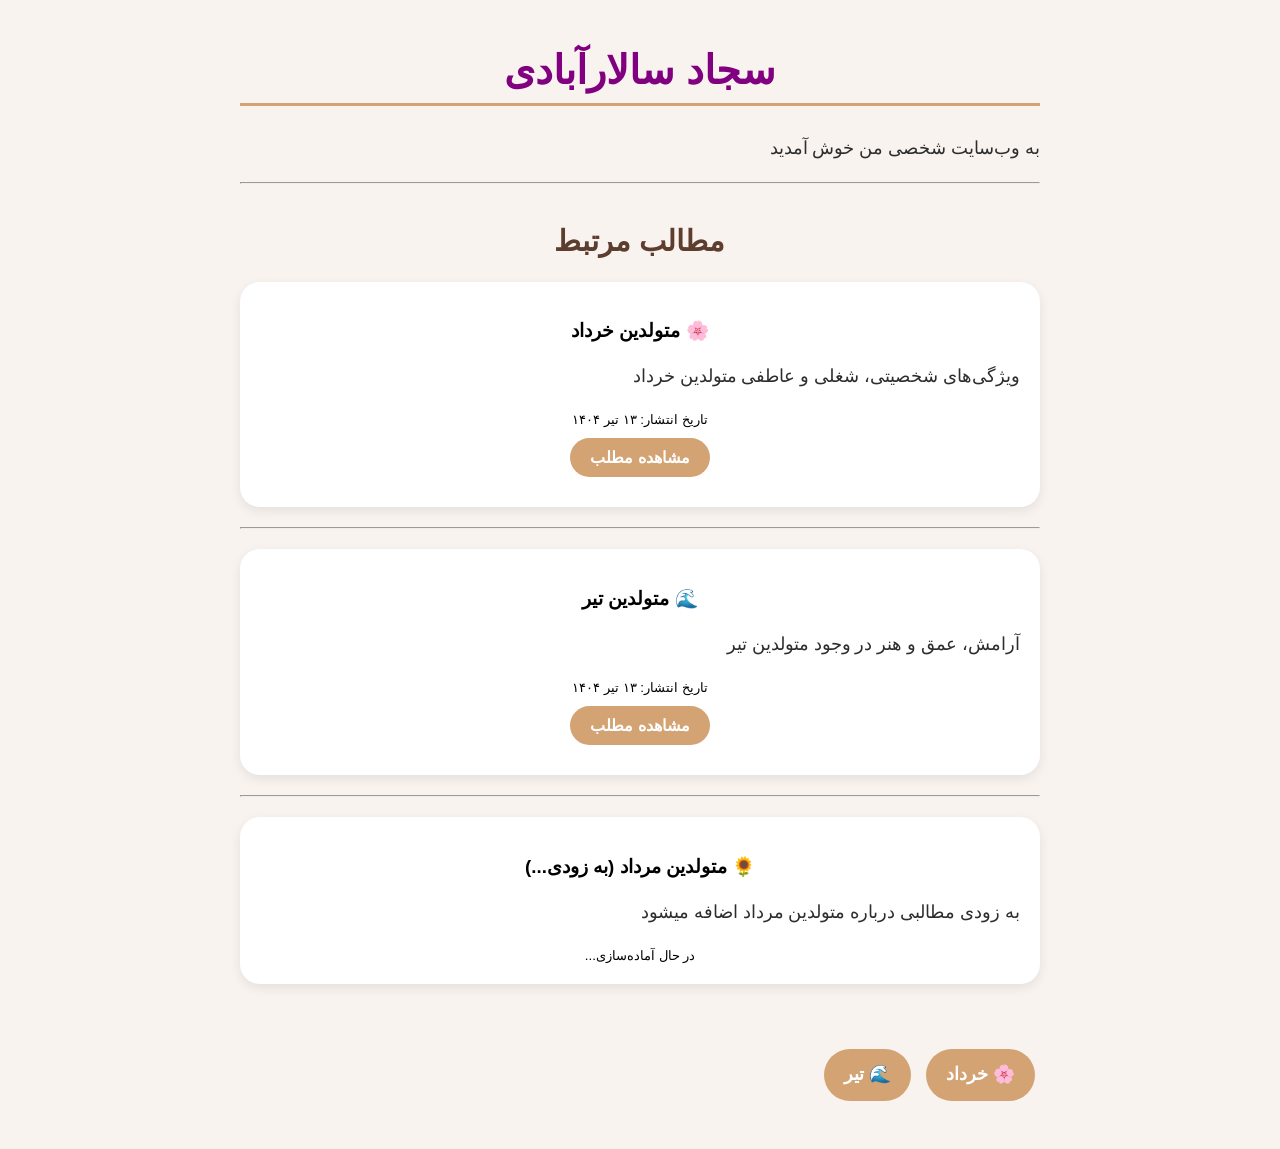
==== index.html @ 4abd650c "fix homepage structure" ====
<!DOCTYPE html>
<html>
<head>
    <meta charset="UTF-8">
    <meta name="viewport" content="width=device-width, initial-scale=1.0">
    <title>سجاد سالارآبادی</title>
    <link rel="stylesheet" href="style.css">
</head>
<body>

    <h1 style="color: purple;">سجاد سالارآبادی</h1>
    <p>به وب‌سایت شخصی من خوش آمدید</p>

    <hr>

    <h2>مطالب مرتبط</h2>

    <div>
        <h3>🌸 متولدین خرداد</h3>
        <p>ویژگی‌های شخصیتی، شغلی و عاطفی متولدین خرداد</p>
        <small>تاریخ انتشار: ۱۳ تیر ۱۴۰۴</small>
        <br>
        <a href="about.html">مشاهده مطلب</a>
    </div>

    <hr>

    <div>
        <h3>🌊 متولدین تیر</h3>
        <p>آرامش، عمق و هنر در وجود متولدین تیر</p>
        <small>تاریخ انتشار: ۱۳ تیر ۱۴۰۴</small>
        <br>
        <a href="tir.html">مشاهده مطلب</a>
    </div>

    <hr>

    <div>
        <h3>🌻 متولدین مرداد (به زودی...)</h3>
        <p>به زودی مطالبی درباره متولدین مرداد اضافه میشود</p>
        <small>در حال آماده‌سازی...</small>
    </div>

    <br>
    <p>
        <a href="about.html">🌸 خرداد</a>
        <a href="tir.html">🌊 تیر</a>
    </p>

</body>
</html>
---- style.css ----
/* استایل کلی صفحه */
body {
    background: #f9f3f0;
    font-family: Vazir, Tahoma, sans-serif;
    padding: 20px;
    direction: rtl;
    text-align: center;
    max-width: 800px;
    margin: auto;
}

/* تیتر اصلی */
h1 {
    color: #4a2c2c;
    font-size: 2.5em;
    border-bottom: 3px solid #d4a373;
    padding-bottom: 10px;
}

/* تیترهای کوچک‌تر */
h2 {
    color: #5c3d2e;
    font-size: 1.8em;
    margin-top: 40px;
}

/* پاراگراف‌ها */
p {
    font-size: 1.1em;
    line-height: 1.8;
    color: #2d2d2d;
    text-align: justify;
}

/* لینک‌ها */
a {
    display: inline-block;
    background: #d4a373;
    color: white;
    padding: 10px 20px;
    margin: 10px 5px;
    border-radius: 30px;
    text-decoration: none;
    font-weight: bold;
    transition: 0.3s;
}

a:hover {
    background: #b5835a;
    transform: scale(1.05);
}

/* عکس‌ها */
img {
    max-width: 90%;
    height: auto;
    border-radius: 20px;
    box-shadow: 0 8px 16px rgba(0,0,0,0.2);
    margin: 20px 0;
}

/* بخش مطالب مرتبط */
div {
    background: white;
    padding: 20px;
    border-radius: 20px;
    box-shadow: 0 4px 12px rgba(0,0,0,0.08);
    margin: 20px 0;
    transition: 0.3s;
}

div:hover {
    transform: translateY(-5px);
    box-shadow: 0 8px 20px rgba(0,0,0,0.15);
}
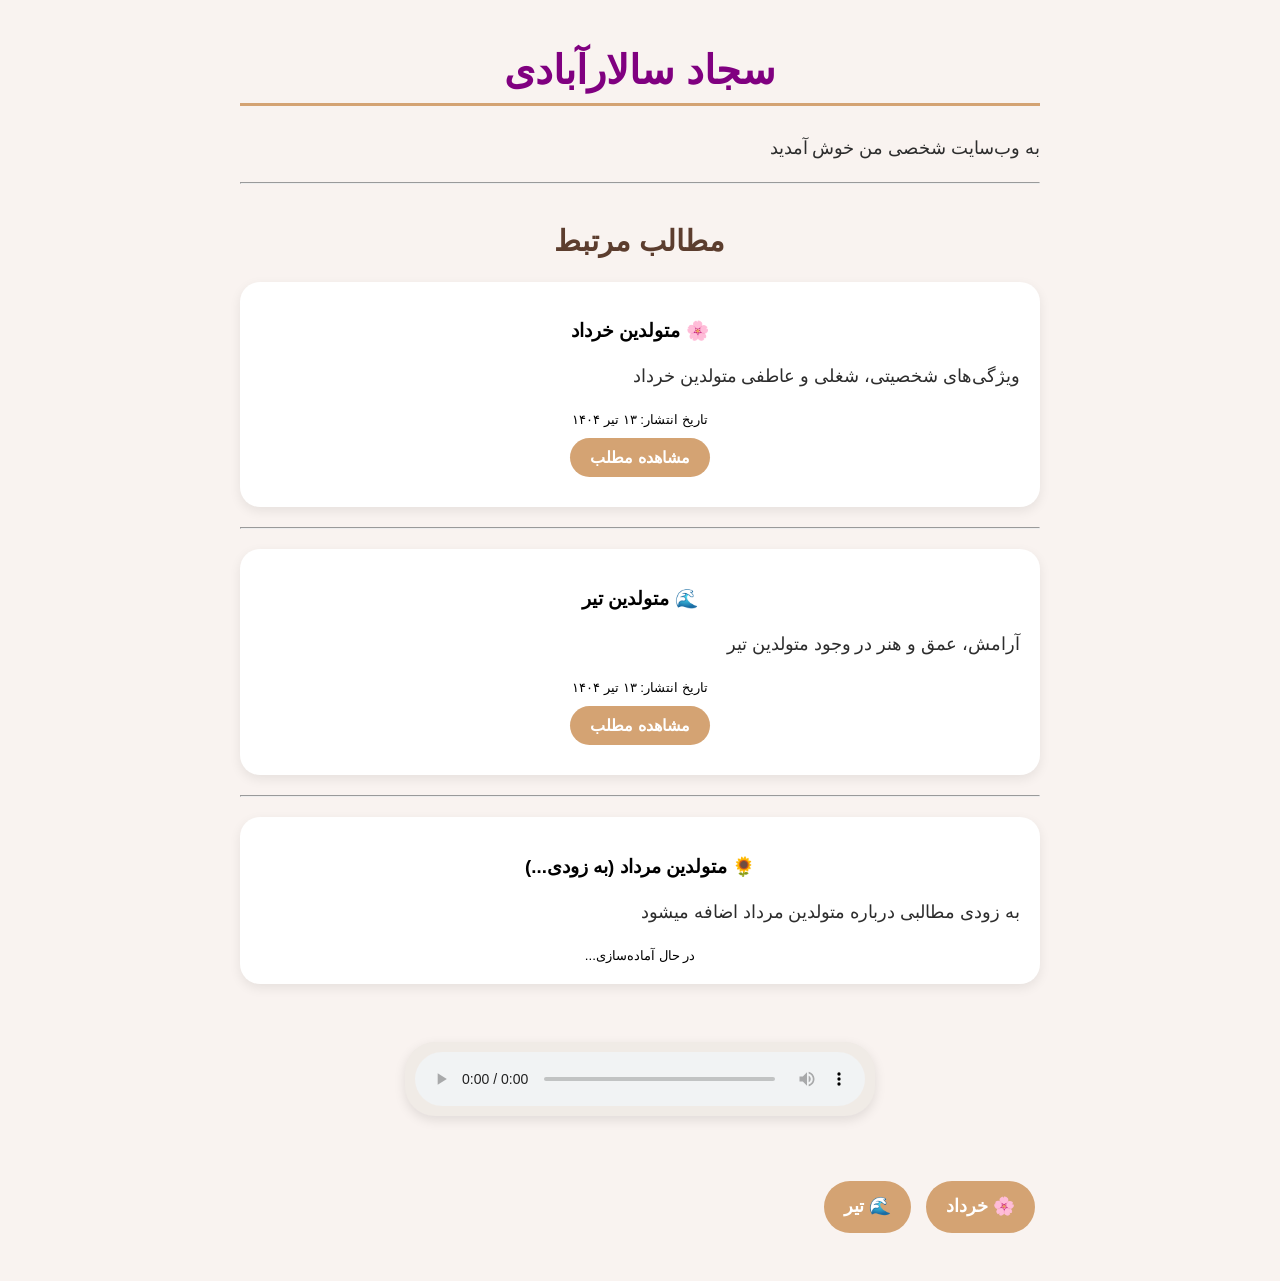
==== commit a84473a4: "update homepage with music" ====
--- a/index.html
+++ b/index.html
@@ -41,6 +41,14 @@
         <small>در حال آماده‌سازی...</small>
     </div>
 
+    <!-- ====== پخش‌کننده موسیقی (پایین صفحه) ====== -->
+    <br>
+    <audio controls autoplay loop style="margin: 20px auto; display: block; width: 85%; max-width: 450px; padding: 10px; background: #f0ebe6; border-radius: 30px; box-shadow: 0 4px 12px rgba(0,0,0,0.1);">
+        <source src="https://play.ritmi.ir/MP3TAGER/AliBz/Peder%20B.%20Helland%20-%20nature%20sounds%20(768).mp3" type="audio/mpeg">
+        مرورگر شما از پخش موسیقی پشتیبانی نمی‌کند.
+    </audio>
+
+    <!-- لینک‌های ناوبری -->
     <br>
     <p>
         <a href="about.html">🌸 خرداد</a>
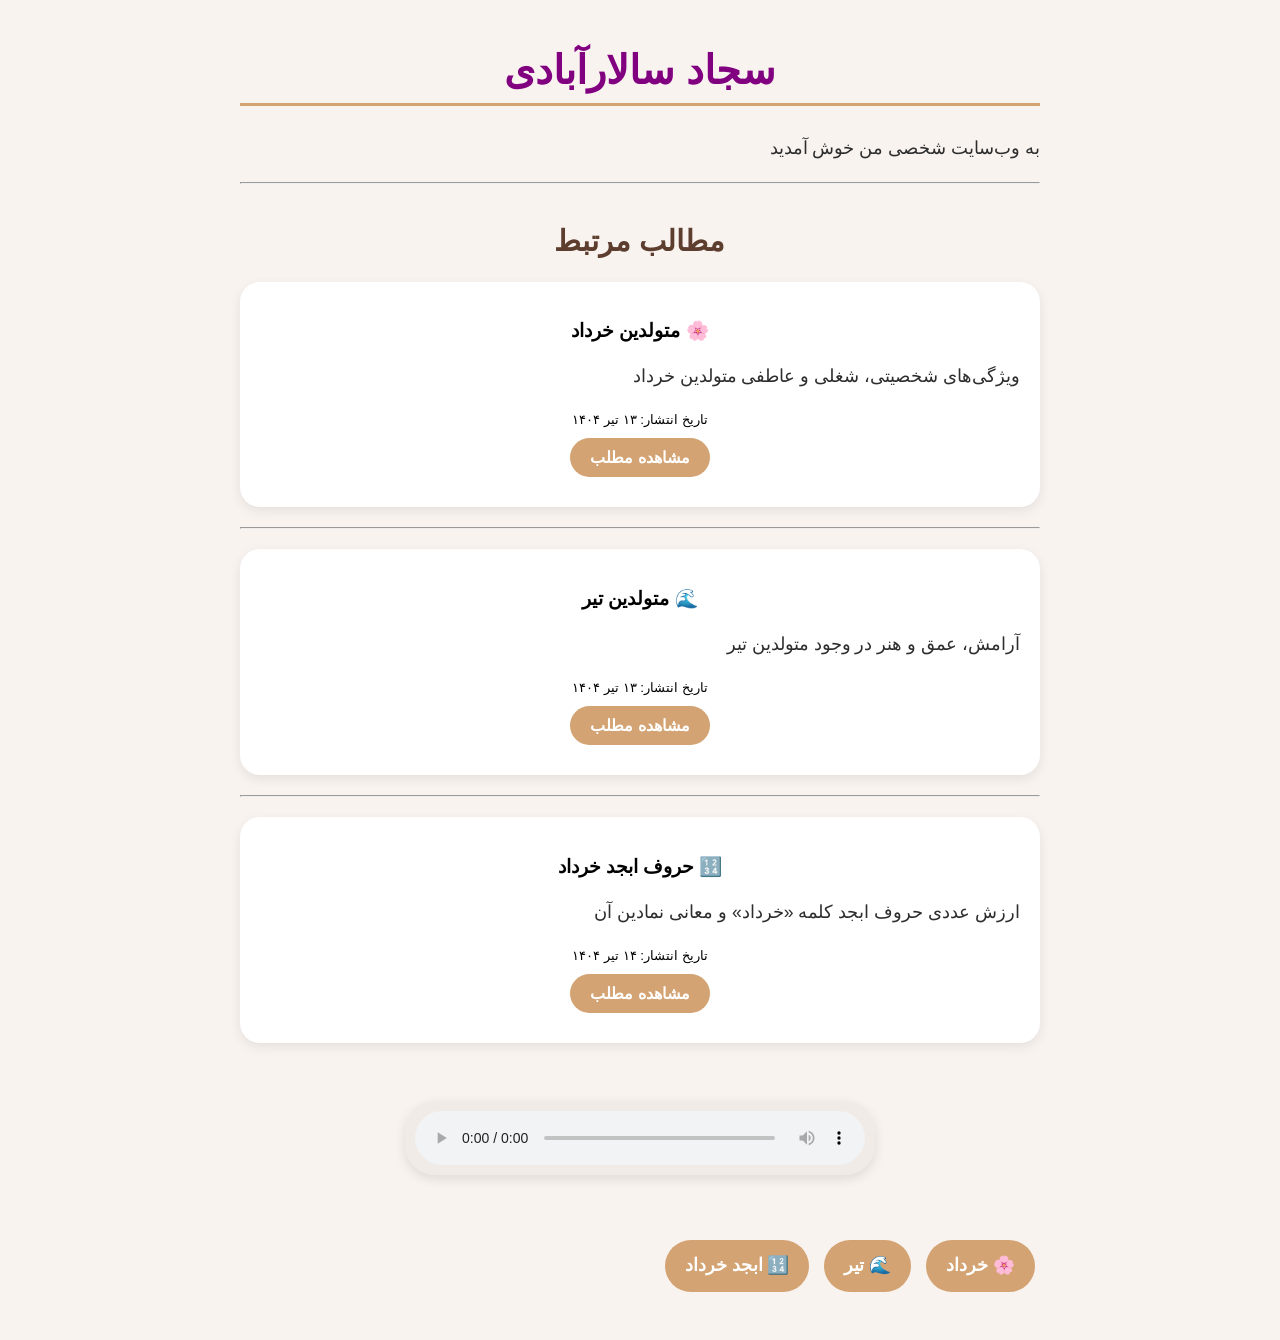
==== commit 31cdde61: "update homepage: add abjad khordad" ====
--- a/index.html
+++ b/index.html
@@ -36,23 +36,25 @@
     <hr>
 
     <div>
-        <h3>🌻 متولدین مرداد (به زودی...)</h3>
-        <p>به زودی مطالبی درباره متولدین مرداد اضافه میشود</p>
-        <small>در حال آماده‌سازی...</small>
+        <h3>🔢 حروف ابجد خرداد</h3>
+        <p>ارزش عددی حروف ابجد کلمه «خرداد» و معانی نمادین آن</p>
+        <small>تاریخ انتشار: ۱۴ تیر ۱۴۰۴</small>
+        <br>
+        <a href="abjad-khordad.html">مشاهده مطلب</a>
     </div>
 
-    <!-- ====== پخش‌کننده موسیقی (پایین صفحه) ====== -->
+    <!-- ====== پخش‌کننده موسیقی ====== -->
     <br>
     <audio controls autoplay loop style="margin: 20px auto; display: block; width: 85%; max-width: 450px; padding: 10px; background: #f0ebe6; border-radius: 30px; box-shadow: 0 4px 12px rgba(0,0,0,0.1);">
         <source src="https://play.ritmi.ir/MP3TAGER/AliBz/Peder%20B.%20Helland%20-%20nature%20sounds%20(768).mp3" type="audio/mpeg">
         مرورگر شما از پخش موسیقی پشتیبانی نمی‌کند.
     </audio>
 
-    <!-- لینک‌های ناوبری -->
     <br>
     <p>
         <a href="about.html">🌸 خرداد</a>
         <a href="tir.html">🌊 تیر</a>
+        <a href="abjad-khordad.html">🔢 ابجد خرداد</a>
     </p>
 
 </body>
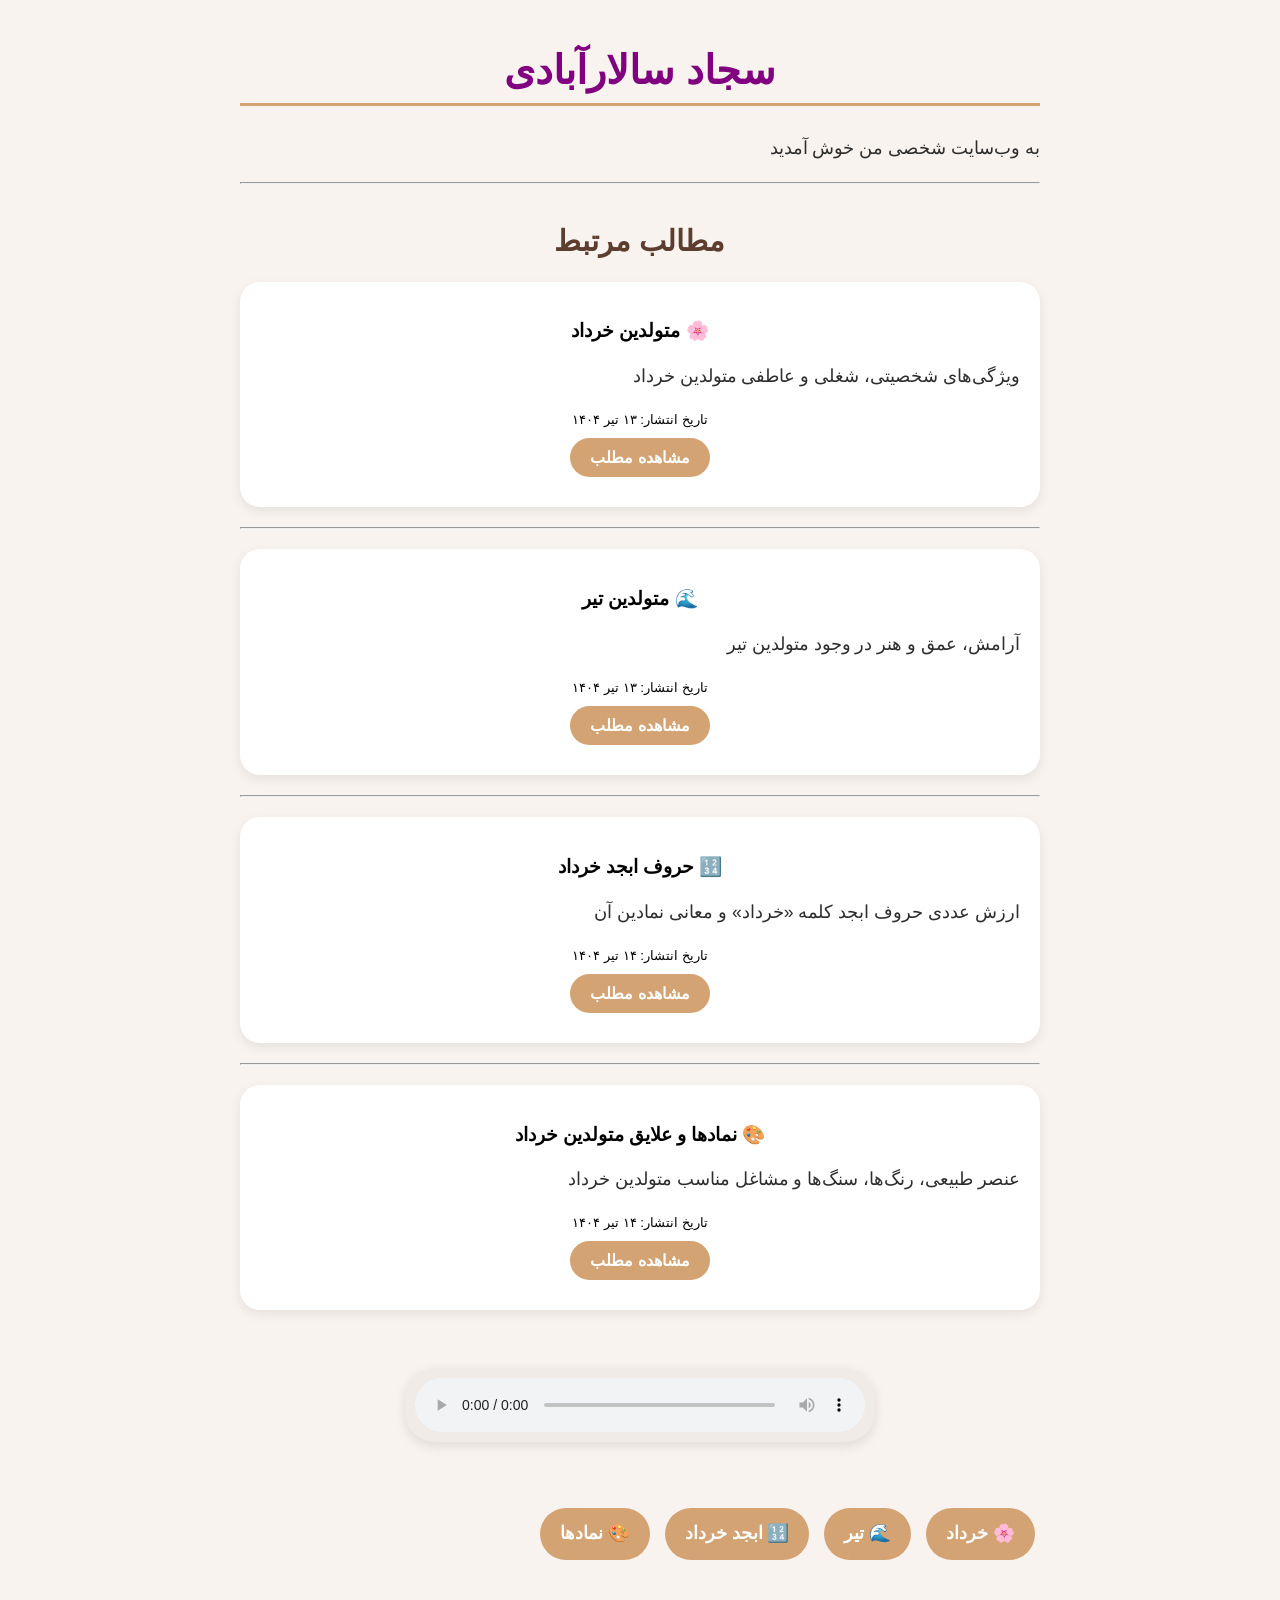
==== commit 34f2f4b3: "complete homepage with all sections" ====
--- a/index.html
+++ b/index.html
@@ -15,6 +15,7 @@
 
     <h2>مطالب مرتبط</h2>
 
+    <!-- 1. متولدین خرداد -->
     <div>
         <h3>🌸 متولدین خرداد</h3>
         <p>ویژگی‌های شخصیتی، شغلی و عاطفی متولدین خرداد</p>
@@ -25,6 +26,7 @@
 
     <hr>
 
+    <!-- 2. متولدین تیر -->
     <div>
         <h3>🌊 متولدین تیر</h3>
         <p>آرامش، عمق و هنر در وجود متولدین تیر</p>
@@ -35,12 +37,24 @@
 
     <hr>
 
+    <!-- 3. حروف ابجد خرداد -->
     <div>
         <h3>🔢 حروف ابجد خرداد</h3>
         <p>ارزش عددی حروف ابجد کلمه «خرداد» و معانی نمادین آن</p>
         <small>تاریخ انتشار: ۱۴ تیر ۱۴۰۴</small>
         <br>
         <a href="abjad-khordad.html">مشاهده مطلب</a>
+    </div>
+
+    <hr>
+
+    <!-- 4. نمادها و علایق خرداد (جدید) -->
+    <div>
+        <h3>🎨 نمادها و علایق متولدین خرداد</h3>
+        <p>عنصر طبیعی، رنگ‌ها، سنگ‌ها و مشاغل مناسب متولدین خرداد</p>
+        <small>تاریخ انتشار: ۱۴ تیر ۱۴۰۴</small>
+        <br>
+        <a href="symbols-khordad.html">مشاهده مطلب</a>
     </div>
 
     <!-- ====== پخش‌کننده موسیقی ====== -->
@@ -50,11 +64,13 @@
         مرورگر شما از پخش موسیقی پشتیبانی نمی‌کند.
     </audio>
 
+    <!-- لینک‌های ناوبری -->
     <br>
     <p>
         <a href="about.html">🌸 خرداد</a>
         <a href="tir.html">🌊 تیر</a>
         <a href="abjad-khordad.html">🔢 ابجد خرداد</a>
+        <a href="symbols-khordad.html">🎨 نمادها</a>
     </p>
 
 </body>
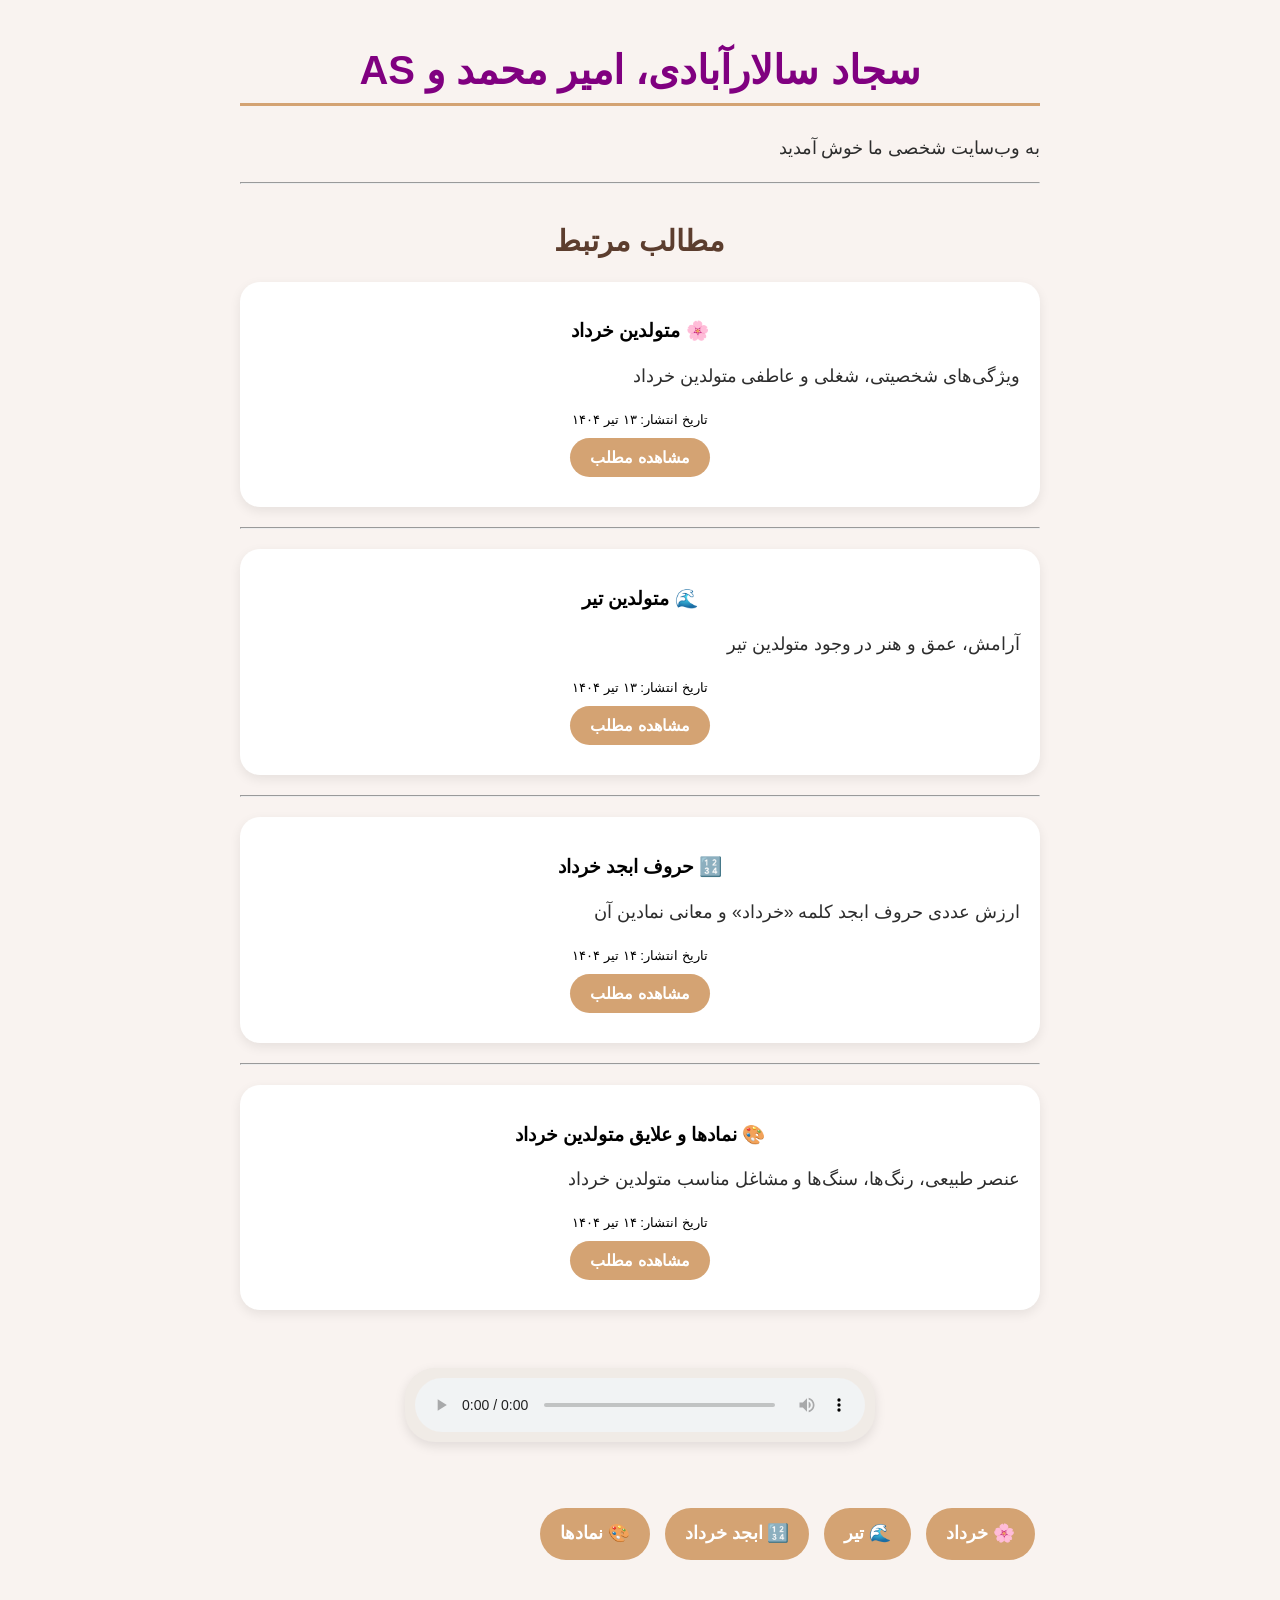
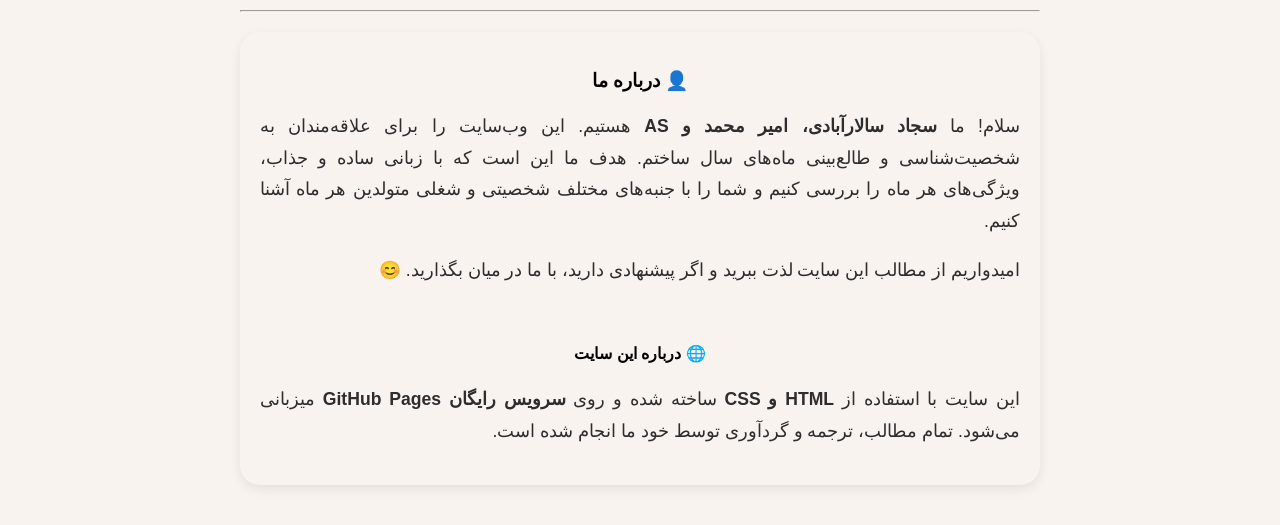
==== commit fa92c1c2: "update homepage: add new names (Sajjad, Amir Mohammad, AS) to title, meta, header and about section" ====
--- a/index.html
+++ b/index.html
@@ -3,68 +3,55 @@
 <head>
     <meta charset="UTF-8">
     <meta name="viewport" content="width=device-width, initial-scale=1.0">
-    <title>سجاد سالارآبادی</title>
+    <meta name="google-site-verification" content="UPZNREV9NmYQ2wHuzOk1F0js47MxfQ3xvqOvU6fh7YQ" />
+    <title>سجاد سالارآبادی، امیر محمد و AS | وب‌سایت شخصی و طالع‌بینی</title>
+    <meta name="description" content="وب‌سایت شخصی سجاد سالارآبادی، امیر محمد و AS با مطالبی درباره متولدین ماه‌های خرداد، تیر، حروف ابجد، نمادها و ویژگی‌های شخصیتی و شغلی آنها." />
     <link rel="stylesheet" href="style.css">
 </head>
 <body>
 
-    <h1 style="color: purple;">سجاد سالارآبادی</h1>
-    <p>به وب‌سایت شخصی من خوش آمدید</p>
-
+    <h1 style="color: purple;">سجاد سالارآبادی، امیر محمد و AS</h1>
+    <p>به وب‌سایت شخصی ما خوش آمدید</p>
     <hr>
-
     <h2>مطالب مرتبط</h2>
 
-    <!-- 1. متولدین خرداد -->
     <div>
         <h3>🌸 متولدین خرداد</h3>
         <p>ویژگی‌های شخصیتی، شغلی و عاطفی متولدین خرداد</p>
-        <small>تاریخ انتشار: ۱۳ تیر ۱۴۰۴</small>
-        <br>
+        <small>تاریخ انتشار: ۱۳ تیر ۱۴۰۴</small><br>
         <a href="about.html">مشاهده مطلب</a>
     </div>
-
     <hr>
 
-    <!-- 2. متولدین تیر -->
     <div>
         <h3>🌊 متولدین تیر</h3>
         <p>آرامش، عمق و هنر در وجود متولدین تیر</p>
-        <small>تاریخ انتشار: ۱۳ تیر ۱۴۰۴</small>
-        <br>
+        <small>تاریخ انتشار: ۱۳ تیر ۱۴۰۴</small><br>
         <a href="tir.html">مشاهده مطلب</a>
     </div>
-
     <hr>
 
-    <!-- 3. حروف ابجد خرداد -->
     <div>
         <h3>🔢 حروف ابجد خرداد</h3>
         <p>ارزش عددی حروف ابجد کلمه «خرداد» و معانی نمادین آن</p>
-        <small>تاریخ انتشار: ۱۴ تیر ۱۴۰۴</small>
-        <br>
+        <small>تاریخ انتشار: ۱۴ تیر ۱۴۰۴</small><br>
         <a href="abjad-khordad.html">مشاهده مطلب</a>
     </div>
-
     <hr>
 
-    <!-- 4. نمادها و علایق خرداد (جدید) -->
     <div>
         <h3>🎨 نمادها و علایق متولدین خرداد</h3>
         <p>عنصر طبیعی، رنگ‌ها، سنگ‌ها و مشاغل مناسب متولدین خرداد</p>
-        <small>تاریخ انتشار: ۱۴ تیر ۱۴۰۴</small>
-        <br>
+        <small>تاریخ انتشار: ۱۴ تیر ۱۴۰۴</small><br>
         <a href="symbols-khordad.html">مشاهده مطلب</a>
     </div>
 
-    <!-- ====== پخش‌کننده موسیقی ====== -->
     <br>
     <audio controls autoplay loop style="margin: 20px auto; display: block; width: 85%; max-width: 450px; padding: 10px; background: #f0ebe6; border-radius: 30px; box-shadow: 0 4px 12px rgba(0,0,0,0.1);">
         <source src="https://play.ritmi.ir/MP3TAGER/AliBz/Peder%20B.%20Helland%20-%20nature%20sounds%20(768).mp3" type="audio/mpeg">
         مرورگر شما از پخش موسیقی پشتیبانی نمی‌کند.
     </audio>
 
-    <!-- لینک‌های ناوبری -->
     <br>
     <p>
         <a href="about.html">🌸 خرداد</a>
@@ -73,5 +60,15 @@
         <a href="symbols-khordad.html">🎨 نمادها</a>
     </p>
 
+    <hr style="margin-top: 40px;">
+    <div style="background: #f9f3f0; padding: 20px; border-radius: 20px; text-align: center;">
+        <h3>👤 درباره ما</h3>
+        <p style="text-align: justify;">سلام! ما <strong>سجاد سالارآبادی، امیر محمد و AS</strong> هستیم. این وب‌سایت را برای علاقه‌مندان به شخصیت‌شناسی و طالع‌بینی ماه‌های سال ساختم. هدف ما این است که با زبانی ساده و جذاب، ویژگی‌های هر ماه را بررسی کنیم و شما را با جنبه‌های مختلف شخصیتی و شغلی متولدین هر ماه آشنا کنیم.</p>
+        <p style="text-align: justify;">امیدواریم از مطالب این سایت لذت ببرید و اگر پیشنهادی دارید، با ما در میان بگذارید. 😊</p>
+        <br>
+        <h4>🌐 درباره این سایت</h4>
+        <p style="text-align: justify;">این سایت با استفاده از <strong>HTML و CSS</strong> ساخته شده و روی <strong>سرویس رایگان GitHub Pages</strong> میزبانی می‌شود. تمام مطالب، ترجمه و گردآوری توسط خود ما انجام شده است.</p>
+    </div>
+
 </body>
 </html>
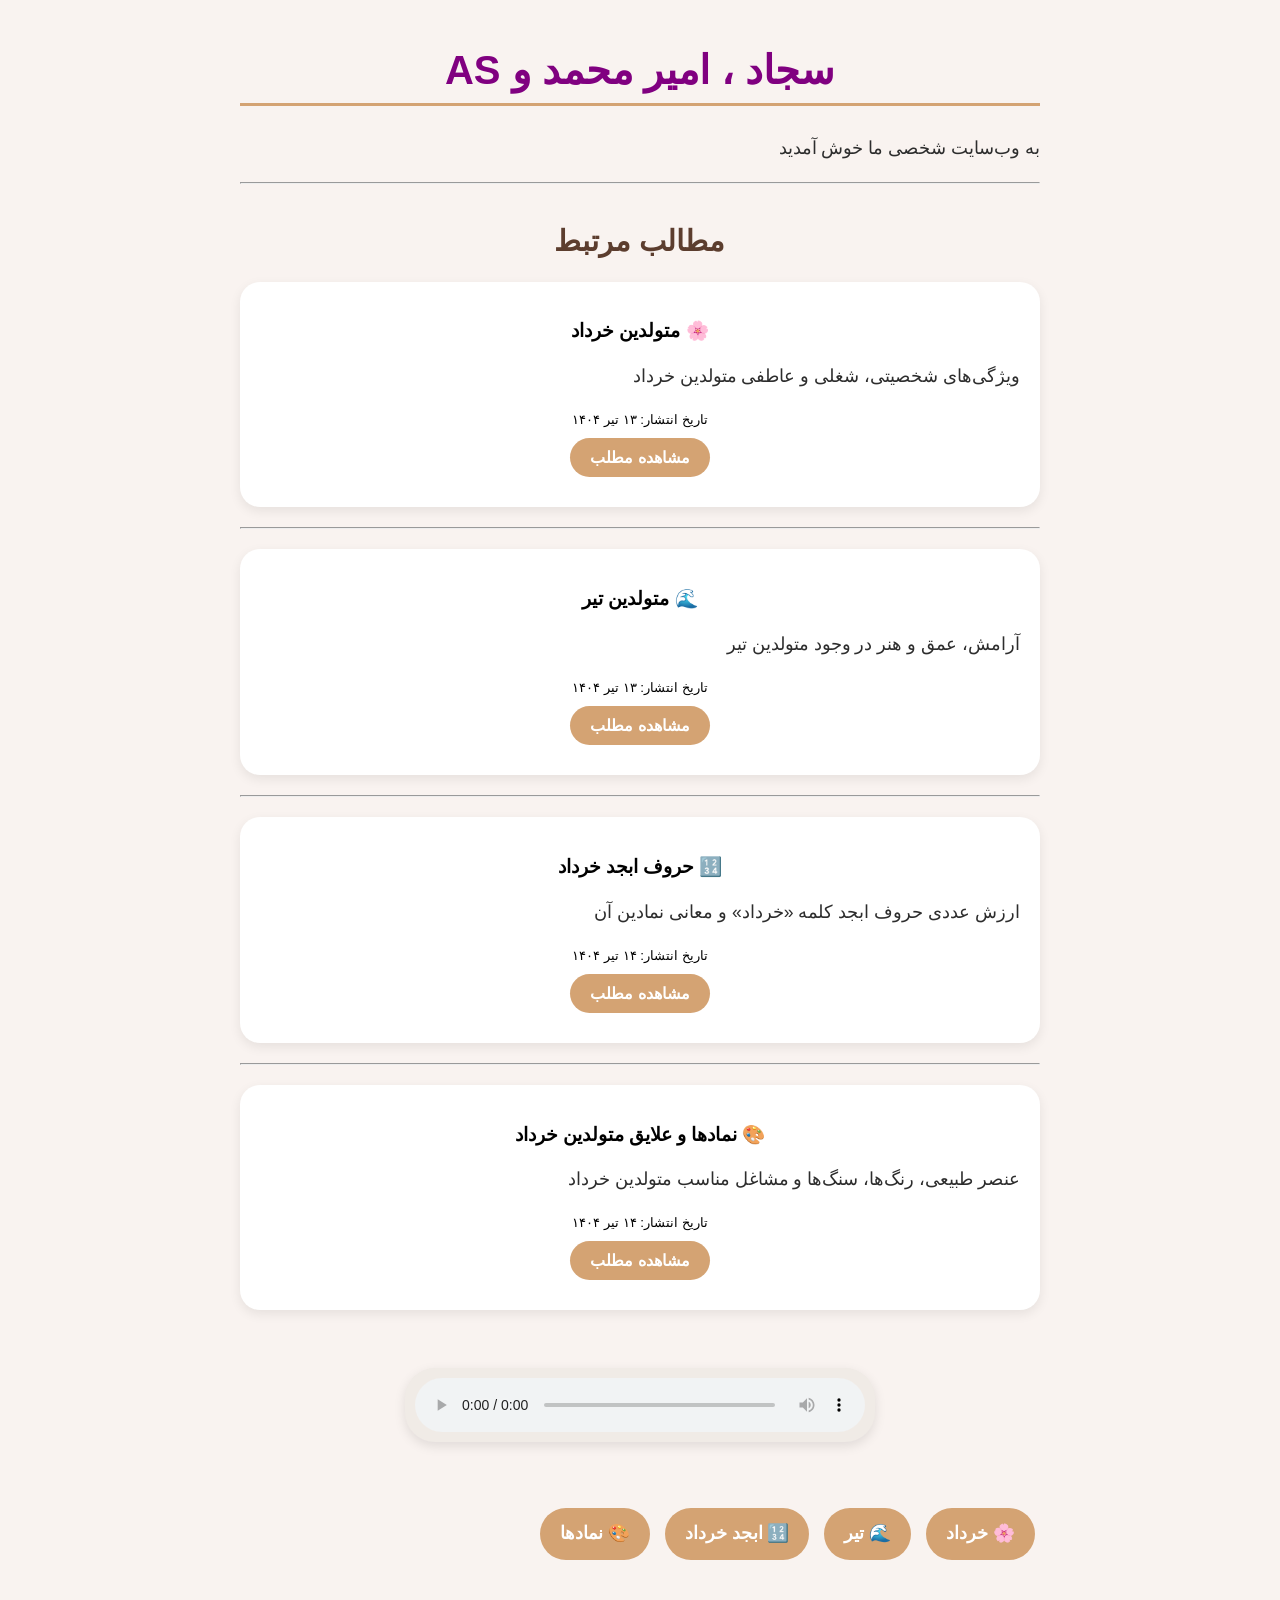
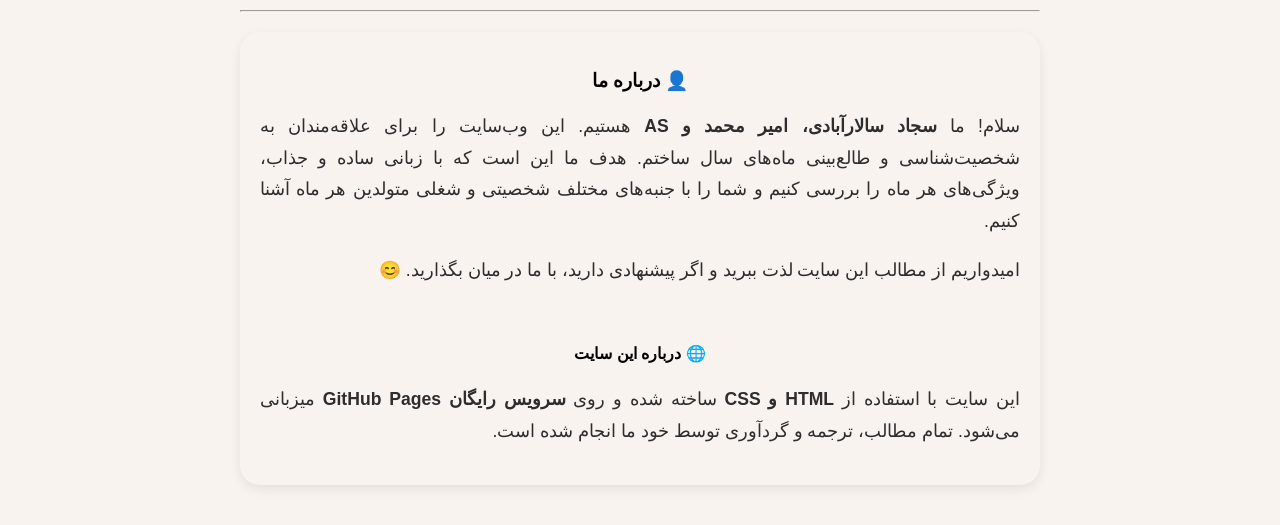
==== commit cd13c563: "remove surname (SalarAbadi) from all pages, keep only Sajjad with Amir Mohammad and AS" ====
--- a/index.html
+++ b/index.html
@@ -10,7 +10,7 @@
 </head>
 <body>
 
-    <h1 style="color: purple;">سجاد سالارآبادی، امیر محمد و AS</h1>
+    <h1 style="color: purple;">سجاد ، امیر محمد و AS</h1>
     <p>به وب‌سایت شخصی ما خوش آمدید</p>
     <hr>
     <h2>مطالب مرتبط</h2>
